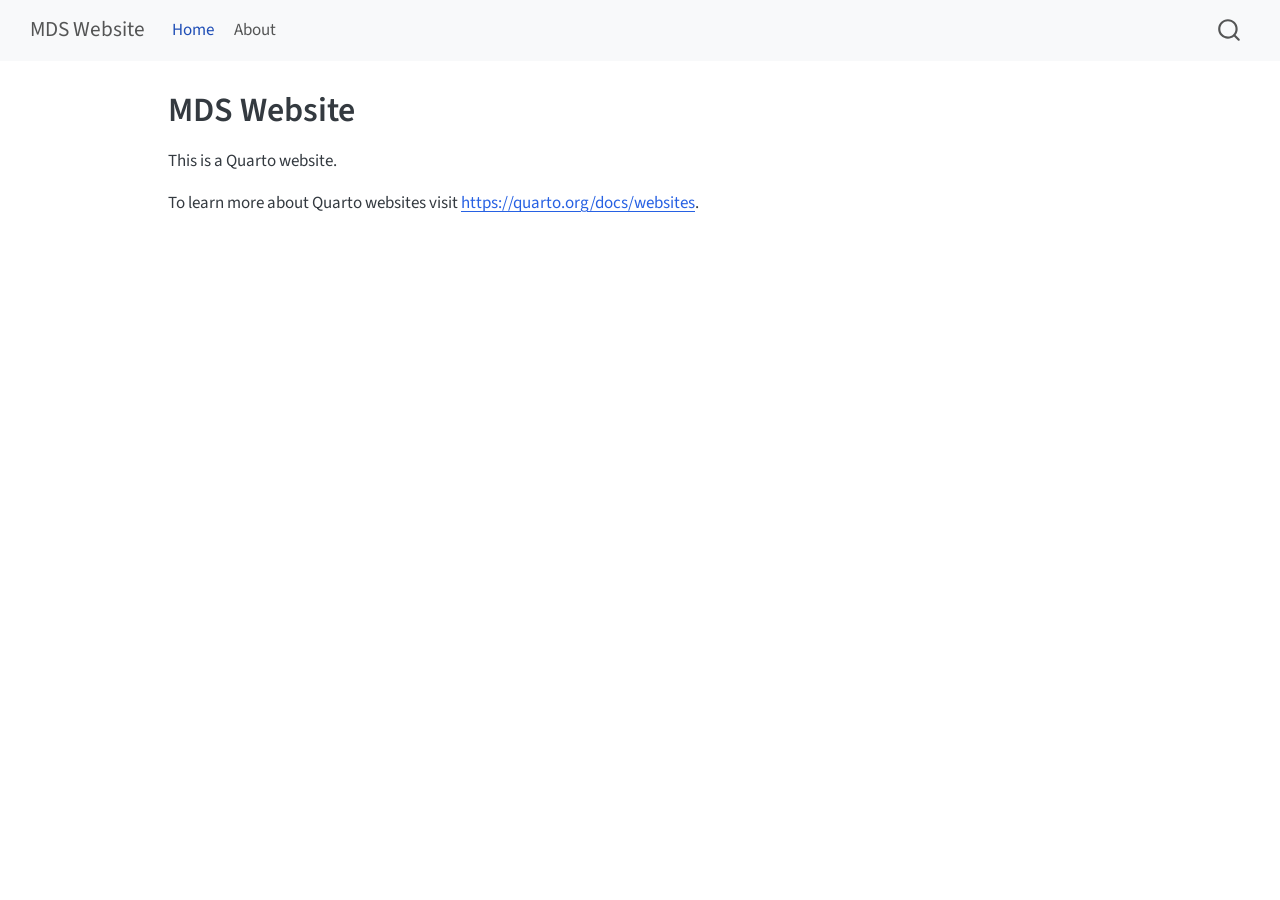
==== docs/index.html @ 328df2d8 "fix: added docs" ====
<!DOCTYPE html>
<html xmlns="http://www.w3.org/1999/xhtml" lang="en" xml:lang="en"><head>

<meta charset="utf-8">
<meta name="generator" content="quarto-1.10.18">

<meta name="viewport" content="width=device-width, initial-scale=1.0, user-scalable=yes">


<title>MDS Website</title>
<style>
/* Default styles provided by pandoc.
** See https://pandoc.org/MANUAL.html#variables-for-html for config info.
*/
span.smallcaps{font-variant: small-caps;}
div.columns{display: flex; gap: 1.5em;}
div.column{flex: auto;}
@media screen {
div.columns{gap: min(4vw, 1.5em);}
div.column{overflow-x: auto;}
}
div.hanging-indent{margin-left: 1.5em; text-indent: -1.5em;}
ul.task-list{list-style: none;}
ul.task-list li input[type="checkbox"] {
  width: 0.8em;
  margin: 0 0.8em 0.2em -1em; /* quarto-specific, see https://github.com/quarto-dev/quarto-cli/issues/4556 */ 
  vertical-align: middle;
}
</style>


<script src="site_libs/quarto-nav/quarto-nav.js"></script>
<script src="site_libs/quarto-nav/headroom.min.js"></script>
<script src="site_libs/clipboard/clipboard.min.js"></script>
<script src="site_libs/quarto-search/autocomplete.umd.js"></script>
<script src="site_libs/quarto-search/fuse.min.js"></script>
<script src="site_libs/quarto-search/quarto-search.js"></script>
<meta name="quarto:offset" content="./">
<script src="site_libs/quarto-html/quarto.js" type="module"></script>
<script src="site_libs/quarto-html/tabsets/tabsets.js" type="module"></script>
<script src="site_libs/quarto-html/popper.min.js"></script>
<script src="site_libs/quarto-html/tippy.umd.min.js"></script>
<script src="site_libs/quarto-html/anchor.min.js"></script>
<link href="site_libs/quarto-html/tippy.css" rel="stylesheet">
<link href="site_libs/quarto-html/quarto-syntax-highlighting-64a204ab8560d761af7679ceaba22944.css" rel="stylesheet" id="quarto-text-highlighting-styles">
<script src="site_libs/bootstrap/bootstrap.min.js"></script>
<link href="site_libs/bootstrap/bootstrap-icons.css" rel="stylesheet">
<link href="site_libs/bootstrap/bootstrap-445b8638c3d06994fee0907d791121c4.min.css" rel="stylesheet" append-hash="true" id="quarto-bootstrap" data-mode="light">
<script id="quarto-search-options" type="application/json">{
  "location": "navbar",
  "copy-button": false,
  "collapse-after": 3,
  "panel-placement": "end",
  "type": "overlay",
  "limit": 50,
  "keyboard-shortcut": [
    "f",
    "/",
    "s"
  ],
  "show-item-context": false,
  "language": {
    "search-no-results-text": "No results",
    "search-matching-documents-text": "matching documents",
    "search-copy-link-title": "Copy link to search",
    "search-hide-matches-text": "Hide additional matches",
    "search-more-match-text": "more match in this document",
    "search-more-matches-text": "more matches in this document",
    "search-clear-button-title": "Clear",
    "search-text-placeholder": "",
    "search-detached-cancel-button-title": "Cancel",
    "search-submit-button-title": "Submit",
    "search-label": "Search"
  }
}</script>


<link rel="stylesheet" href="styles.css">
</head>

<body class="nav-fixed quarto-light">

<div id="quarto-search-results"></div>
  <header id="quarto-header" class="headroom fixed-top">
    <nav class="navbar navbar-expand-lg " data-bs-theme="dark">
      <div class="navbar-container container-fluid">
      <div class="navbar-brand-container mx-auto">
    <a class="navbar-brand" href="./index.html">
    <span class="navbar-title">MDS Website</span>
    </a>
  </div>
            <div id="quarto-search" class="" title="Search"></div>
          <button class="navbar-toggler" type="button" data-bs-toggle="collapse" data-bs-target="#navbarCollapse" aria-controls="navbarCollapse" role="menu" aria-expanded="false" aria-label="Toggle navigation" onclick="if (window.quartoToggleHeadroom) { window.quartoToggleHeadroom(); }">
  <span class="navbar-toggler-icon"></span>
</button>
          <div class="collapse navbar-collapse" id="navbarCollapse">
            <ul class="navbar-nav navbar-nav-scroll me-auto">
  <li class="nav-item">
    <a class="nav-link active" href="./index.html" aria-current="page"> 
<span class="menu-text">Home</span></a>
  </li>  
  <li class="nav-item">
    <a class="nav-link" href="./about.html"> 
<span class="menu-text">About</span></a>
  </li>  
</ul>
          </div> <!-- /navcollapse -->
            <div class="quarto-navbar-tools">
</div>
      </div> <!-- /container-fluid -->
    </nav>
</header>
<!-- content -->
<div id="quarto-content" class="quarto-container page-columns page-rows-contents page-layout-article page-navbar">
<!-- sidebar -->
<!-- margin-sidebar -->
    <div id="quarto-margin-sidebar" class="sidebar margin-sidebar zindex-bottom">
        
    </div>
<!-- main -->
<main class="content" id="quarto-document-content">

<header id="title-block-header" class="quarto-title-block default">
<div class="quarto-title">
<h1 class="title">MDS Website</h1>
</div>



<div class="quarto-title-meta">

    
  
    
  </div>
  


</header>


<p>This is a Quarto website.</p>
<p>To learn more about Quarto websites visit <a href="https://quarto.org/docs/websites" class="uri">https://quarto.org/docs/websites</a>.</p>



</main> <!-- /main -->
<script id="quarto-html-after-body" type="application/javascript">
  window.document.addEventListener("DOMContentLoaded", function (event) {
    const icon = "";
    const anchorJS = new window.AnchorJS();
    anchorJS.options = {
      placement: 'right',
      icon: icon
    };
    anchorJS.add('.anchored');
    const isCodeAnnotation = (el) => {
      for (const clz of el.classList) {
        if (clz.startsWith('code-annotation-')) {                     
          return true;
        }
      }
      return false;
    }
    const onCopySuccess = function(e) {
      // button target
      const button = e.trigger;
      // don't keep focus
      button.blur();
      // flash "checked"
      button.classList.add('code-copy-button-checked');
      var currentTitle = button.getAttribute("title");
      button.setAttribute("title", "Copied!");
      let tooltip;
      if (window.bootstrap) {
        button.setAttribute("data-bs-toggle", "tooltip");
        button.setAttribute("data-bs-placement", "left");
        button.setAttribute("data-bs-title", "Copied!");
        tooltip = new bootstrap.Tooltip(button, 
          { trigger: "manual", 
            customClass: "code-copy-button-tooltip",
            offset: [0, -8]});
        tooltip.show();    
      }
      setTimeout(function() {
        if (tooltip) {
          tooltip.hide();
          button.removeAttribute("data-bs-title");
          button.removeAttribute("data-bs-toggle");
          button.removeAttribute("data-bs-placement");
        }
        button.setAttribute("title", currentTitle);
        button.classList.remove('code-copy-button-checked');
      }, 1000);
      // clear code selection
      e.clearSelection();
    }
    const getTextToCopy = function(trigger) {
      const outerScaffold = trigger.parentElement.cloneNode(true);
      const codeEl = outerScaffold.querySelector('code');
      for (const childEl of codeEl.children) {
        if (isCodeAnnotation(childEl)) {
          childEl.remove();
        }
      }
      return codeEl.innerText;
    }
    const clipboard = new window.ClipboardJS('.code-copy-button:not([data-in-quarto-modal])', {
      text: getTextToCopy
    });
    clipboard.on('success', onCopySuccess);
    if (window.document.getElementById('quarto-embedded-source-code-modal')) {
      const clipboardModal = new window.ClipboardJS('.code-copy-button[data-in-quarto-modal]', {
        text: getTextToCopy,
        container: window.document.getElementById('quarto-embedded-source-code-modal')
      });
      clipboardModal.on('success', onCopySuccess);
    }
      var localhostRegex = new RegExp(/^(?:http|https):\/\/localhost\:?[0-9]*\//);
      var mailtoRegex = new RegExp(/^mailto:/);
        var filterRegex = new RegExp('/' + window.location.host + '/');
      var isInternal = (href) => {
          return filterRegex.test(href) || localhostRegex.test(href) || mailtoRegex.test(href);
      }
      // Inspect non-navigation links and adorn them if external
     var links = window.document.querySelectorAll('a[href]:not(.nav-link):not(.navbar-brand):not(.toc-action):not(.sidebar-link):not(.sidebar-item-toggle):not(.pagination-link):not(.no-external):not([aria-hidden]):not(.dropdown-item):not(.quarto-navigation-tool):not(.about-link)');
      for (var i=0; i<links.length; i++) {
        const link = links[i];
        if (!isInternal(link.href)) {
          // undo the damage that might have been done by quarto-nav.js in the case of
          // links that we want to consider external
          if (link.dataset.originalHref !== undefined) {
            link.href = link.dataset.originalHref;
          }
        }
      }
    function tippyHover(el, contentFn, onTriggerFn, onUntriggerFn) {
      const config = {
        allowHTML: true,
        maxWidth: 500,
        delay: 100,
        arrow: false,
        appendTo: function(el) {
            return el.parentElement;
        },
        interactive: true,
        interactiveBorder: 10,
        theme: 'quarto',
        placement: 'bottom-start',
      };
      if (contentFn) {
        config.content = contentFn;
      }
      if (onTriggerFn) {
        config.onTrigger = onTriggerFn;
      }
      if (onUntriggerFn) {
        config.onUntrigger = onUntriggerFn;
      }
      window.tippy(el, config); 
    }
    const noterefs = window.document.querySelectorAll('a[role="doc-noteref"]');
    for (var i=0; i<noterefs.length; i++) {
      const ref = noterefs[i];
      tippyHover(ref, function() {
        // use id or data attribute instead here
        let href = ref.getAttribute('data-footnote-href') || ref.getAttribute('href');
        try { href = new URL(href).hash; } catch {}
        const id = href.replace(/^#\/?/, "");
        const note = window.document.getElementById(id);
        if (note) {
          return note.innerHTML;
        } else {
          return "";
        }
      });
    }
    const xrefs = window.document.querySelectorAll('a.quarto-xref');
    const processXRef = (id, note) => {
      // Strip column container classes
      const stripColumnClz = (el) => {
        el.classList.remove("page-full", "page-columns");
        if (el.children) {
          for (const child of el.children) {
            stripColumnClz(child);
          }
        }
      }
      stripColumnClz(note)
      if (id === null || id.startsWith('sec-')) {
        // Special case sections, only their first couple elements
        const container = document.createElement("div");
        if (note.children && note.children.length > 2) {
          container.appendChild(note.children[0].cloneNode(true));
          for (let i = 1; i < note.children.length; i++) {
            const child = note.children[i];
            if (child.tagName === "P" && child.innerText === "") {
              continue;
            } else {
              container.appendChild(child.cloneNode(true));
              break;
            }
          }
          if (window.Quarto?.typesetMath) {
            window.Quarto.typesetMath(container);
          }
          return container.innerHTML
        } else {
          if (window.Quarto?.typesetMath) {
            window.Quarto.typesetMath(note);
          }
          return note.innerHTML;
        }
      } else {
        // Remove any anchor links if they are present
        const anchorLink = note.querySelector('a.anchorjs-link');
        if (anchorLink) {
          anchorLink.remove();
        }
        if (window.Quarto?.typesetMath) {
          window.Quarto.typesetMath(note);
        }
        if (note.classList.contains("callout")) {
          return note.outerHTML;
        } else {
          return note.innerHTML;
        }
      }
    }
    for (var i=0; i<xrefs.length; i++) {
      const xref = xrefs[i];
      tippyHover(xref, undefined, function(instance) {
        instance.disable();
        let url = xref.getAttribute('href');
        let hash = undefined; 
        if (url.startsWith('#')) {
          hash = url;
        } else {
          try { hash = new URL(url).hash; } catch {}
        }
        if (hash) {
          const id = hash.replace(/^#\/?/, "");
          const note = window.document.getElementById(id);
          if (note !== null) {
            try {
              const html = processXRef(id, note.cloneNode(true));
              instance.setContent(html);
            } finally {
              instance.enable();
              instance.show();
            }
          } else {
            // See if we can fetch this
            fetch(url.split('#')[0])
            .then(res => res.text())
            .then(html => {
              const parser = new DOMParser();
              const htmlDoc = parser.parseFromString(html, "text/html");
              const note = htmlDoc.getElementById(id);
              if (note !== null) {
                const html = processXRef(id, note);
                instance.setContent(html);
              } 
            }).finally(() => {
              instance.enable();
              instance.show();
            });
          }
        } else {
          // See if we can fetch a full url (with no hash to target)
          // This is a special case and we should probably do some content thinning / targeting
          fetch(url)
          .then(res => res.text())
          .then(html => {
            const parser = new DOMParser();
            const htmlDoc = parser.parseFromString(html, "text/html");
            const note = htmlDoc.querySelector('main.content');
            if (note !== null) {
              // This should only happen for chapter cross references
              // (since there is no id in the URL)
              // remove the first header
              if (note.children.length > 0 && note.children[0].tagName === "HEADER") {
                note.children[0].remove();
              }
              const html = processXRef(null, note);
              instance.setContent(html);
            } 
          }).finally(() => {
            instance.enable();
            instance.show();
          });
        }
      }, function(instance) {
      });
    }
        let selectedAnnoteEl;
        const selectorForAnnotation = ( cell, annotation) => {
          let cellAttr = 'data-code-cell="' + cell + '"';
          let lineAttr = 'data-code-annotation="' +  annotation + '"';
          const selector = 'span[' + cellAttr + '][' + lineAttr + ']';
          return selector;
        }
        const selectCodeLines = (annoteEl) => {
          const doc = window.document;
          const targetCell = annoteEl.getAttribute("data-target-cell");
          const targetAnnotation = annoteEl.getAttribute("data-target-annotation");
          const annoteSpan = window.document.querySelector(selectorForAnnotation(targetCell, targetAnnotation));
          const lines = annoteSpan.getAttribute("data-code-lines").split(",");
          const lineIds = lines.map((line) => {
            return targetCell + "-" + line;
          })
          let top = null;
          let height = null;
          let parent = null;
          if (lineIds.length > 0) {
              //compute the position of the single el (top and bottom and make a div)
              const el = window.document.getElementById(lineIds[0]);
              top = el.offsetTop;
              height = el.offsetHeight;
              parent = el.parentElement.parentElement;
            if (lineIds.length > 1) {
              const lastEl = window.document.getElementById(lineIds[lineIds.length - 1]);
              const bottom = lastEl.offsetTop + lastEl.offsetHeight;
              height = bottom - top;
            }
            if (top !== null && height !== null && parent !== null) {
              // cook up a div (if necessary) and position it 
              let div = window.document.getElementById("code-annotation-line-highlight");
              if (div === null) {
                div = window.document.createElement("div");
                div.setAttribute("id", "code-annotation-line-highlight");
                div.style.position = 'absolute';
                parent.appendChild(div);
              }
              div.style.top = top - 2 + "px";
              div.style.height = height + 4 + "px";
              div.style.left = 0;
              let gutterDiv = window.document.getElementById("code-annotation-line-highlight-gutter");
              if (gutterDiv === null) {
                gutterDiv = window.document.createElement("div");
                gutterDiv.setAttribute("id", "code-annotation-line-highlight-gutter");
                gutterDiv.style.position = 'absolute';
                const codeCell = window.document.getElementById(targetCell);
                const gutter = codeCell.querySelector('.code-annotation-gutter');
                gutter.appendChild(gutterDiv);
              }
              gutterDiv.style.top = top - 2 + "px";
              gutterDiv.style.height = height + 4 + "px";
            }
            selectedAnnoteEl = annoteEl;
          }
        };
        const unselectCodeLines = () => {
          const elementsIds = ["code-annotation-line-highlight", "code-annotation-line-highlight-gutter"];
          elementsIds.forEach((elId) => {
            const div = window.document.getElementById(elId);
            if (div) {
              div.remove();
            }
          });
          selectedAnnoteEl = undefined;
        };
          // Handle positioning of the toggle
      window.addEventListener(
        "resize",
        throttle(() => {
          elRect = undefined;
          if (selectedAnnoteEl) {
            selectCodeLines(selectedAnnoteEl);
          }
        }, 10)
      );
      function throttle(fn, ms) {
      let throttle = false;
      let timer;
        return (...args) => {
          if(!throttle) { // first call gets through
              fn.apply(this, args);
              throttle = true;
          } else { // all the others get throttled
              if(timer) clearTimeout(timer); // cancel #2
              timer = setTimeout(() => {
                fn.apply(this, args);
                timer = throttle = false;
              }, ms);
          }
        };
      }
        // Attach click handler to the DT
        const annoteDls = window.document.querySelectorAll('dt[data-target-cell]');
        for (const annoteDlNode of annoteDls) {
          annoteDlNode.addEventListener('click', (event) => {
            const clickedEl = event.target;
            if (clickedEl !== selectedAnnoteEl) {
              unselectCodeLines();
              const activeEl = window.document.querySelector('dt[data-target-cell].code-annotation-active');
              if (activeEl) {
                activeEl.classList.remove('code-annotation-active');
              }
              selectCodeLines(clickedEl);
              clickedEl.classList.add('code-annotation-active');
            } else {
              // Unselect the line
              unselectCodeLines();
              clickedEl.classList.remove('code-annotation-active');
            }
          });
        }
    const findCites = (el) => {
      const parentEl = el.parentElement;
      if (parentEl) {
        const cites = parentEl.dataset.cites;
        if (cites) {
          return {
            el,
            cites: cites.split(' ')
          };
        } else {
          return findCites(el.parentElement)
        }
      } else {
        return undefined;
      }
    };
    var bibliorefs = window.document.querySelectorAll('a[role="doc-biblioref"]');
    for (var i=0; i<bibliorefs.length; i++) {
      const ref = bibliorefs[i];
      const citeInfo = findCites(ref);
      if (citeInfo) {
        tippyHover(citeInfo.el, function() {
          var popup = window.document.createElement('div');
          citeInfo.cites.forEach(function(cite) {
            var citeDiv = window.document.createElement('div');
            citeDiv.classList.add('hanging-indent');
            citeDiv.classList.add('csl-entry');
            var biblioDiv = window.document.getElementById('ref-' + cite);
            if (biblioDiv) {
              citeDiv.innerHTML = biblioDiv.innerHTML;
            }
            popup.appendChild(citeDiv);
          });
          return popup.innerHTML;
        });
      }
    }
  });
  </script>
</div> <!-- /content -->




</body></html>
---- docs/site_libs/quarto-html/tippy.css ----
.tippy-box[data-animation=fade][data-state=hidden]{opacity:0}[data-tippy-root]{max-width:calc(100vw - 10px)}.tippy-box{position:relative;background-color:#333;color:#fff;border-radius:4px;font-size:14px;line-height:1.4;white-space:normal;outline:0;transition-property:transform,visibility,opacity}.tippy-box[data-placement^=top]>.tippy-arrow{bottom:0}.tippy-box[data-placement^=top]>.tippy-arrow:before{bottom:-7px;left:0;border-width:8px 8px 0;border-top-color:initial;transform-origin:center top}.tippy-box[data-placement^=bottom]>.tippy-arrow{top:0}.tippy-box[data-placement^=bottom]>.tippy-arrow:before{top:-7px;left:0;border-width:0 8px 8px;border-bottom-color:initial;transform-origin:center bottom}.tippy-box[data-placement^=left]>.tippy-arrow{right:0}.tippy-box[data-placement^=left]>.tippy-arrow:before{border-width:8px 0 8px 8px;border-left-color:initial;right:-7px;transform-origin:center left}.tippy-box[data-placement^=right]>.tippy-arrow{left:0}.tippy-box[data-placement^=right]>.tippy-arrow:before{left:-7px;border-width:8px 8px 8px 0;border-right-color:initial;transform-origin:center right}.tippy-box[data-inertia][data-state=visible]{transition-timing-function:cubic-bezier(.54,1.5,.38,1.11)}.tippy-arrow{width:16px;height:16px;color:#333}.tippy-arrow:before{content:"";position:absolute;border-color:transparent;border-style:solid}.tippy-content{position:relative;padding:5px 9px;z-index:1}
---- docs/site_libs/quarto-html/quarto-syntax-highlighting-64a204ab8560d761af7679ceaba22944.css ----
/* quarto syntax highlight colors */
:root {
  --quarto-hl-ot-color: #003B4F;
  --quarto-hl-at-color: #657422;
  --quarto-hl-ss-color: #20794D;
  --quarto-hl-an-color: #5E5E5E;
  --quarto-hl-fu-color: #4758AB;
  --quarto-hl-st-color: #20794D;
  --quarto-hl-cf-color: #003B4F;
  --quarto-hl-op-color: #5E5E5E;
  --quarto-hl-er-color: #AD0000;
  --quarto-hl-bn-color: #AD0000;
  --quarto-hl-al-color: #AD0000;
  --quarto-hl-va-color: #111111;
  --quarto-hl-bu-color: inherit;
  --quarto-hl-ex-color: inherit;
  --quarto-hl-pp-color: #AD0000;
  --quarto-hl-in-color: #5E5E5E;
  --quarto-hl-vs-color: #20794D;
  --quarto-hl-wa-color: #5E5E5E;
  --quarto-hl-do-color: #5E5E5E;
  --quarto-hl-im-color: #00769E;
  --quarto-hl-ch-color: #20794D;
  --quarto-hl-dt-color: #AD0000;
  --quarto-hl-fl-color: #AD0000;
  --quarto-hl-co-color: #5E5E5E;
  --quarto-hl-cv-color: #5E5E5E;
  --quarto-hl-cn-color: #8f5902;
  --quarto-hl-sc-color: #5E5E5E;
  --quarto-hl-dv-color: #AD0000;
  --quarto-hl-kw-color: #003B4F;
}

/* other quarto variables */
:root {
  --quarto-font-monospace: SFMono-Regular, Menlo, Monaco, Consolas, "Liberation Mono", "Courier New", monospace;
}

/* syntax highlight based on Pandoc's rules */
pre > code.sourceCode > span {
  color: #003B4F;
}

code.sourceCode > span {
  color: #003B4F;
}

div.sourceCode,
div.sourceCode pre.sourceCode {
  color: #003B4F;
}

/* Normal */
code span {
  color: #003B4F;
}

/* Alert */
code span.al {
  color: #AD0000;
  font-style: inherit;
}

/* Annotation */
code span.an {
  color: #5E5E5E;
  font-style: inherit;
}

/* Attribute */
code span.at {
  color: #657422;
  font-style: inherit;
}

/* BaseN */
code span.bn {
  color: #AD0000;
  font-style: inherit;
}

/* BuiltIn */
code span.bu {
  font-style: inherit;
}

/* ControlFlow */
code span.cf {
  color: #003B4F;
  font-weight: bold;
  font-style: inherit;
}

/* Char */
code span.ch {
  color: #20794D;
  font-style: inherit;
}

/* Constant */
code span.cn {
  color: #8f5902;
  font-style: inherit;
}

/* Comment */
code span.co {
  color: #5E5E5E;
  font-style: inherit;
}

/* CommentVar */
code span.cv {
  color: #5E5E5E;
  font-style: italic;
}

/* Documentation */
code span.do {
  color: #5E5E5E;
  font-style: italic;
}

/* DataType */
code span.dt {
  color: #AD0000;
  font-style: inherit;
}

/* DecVal */
code span.dv {
  color: #AD0000;
  font-style: inherit;
}

/* Error */
code span.er {
  color: #AD0000;
  font-style: inherit;
}

/* Extension */
code span.ex {
  font-style: inherit;
}

/* Float */
code span.fl {
  color: #AD0000;
  font-style: inherit;
}

/* Function */
code span.fu {
  color: #4758AB;
  font-style: inherit;
}

/* Import */
code span.im {
  color: #00769E;
  font-style: inherit;
}

/* Information */
code span.in {
  color: #5E5E5E;
  font-style: inherit;
}

/* Keyword */
code span.kw {
  color: #003B4F;
  font-weight: bold;
  font-style: inherit;
}

/* Operator */
code span.op {
  color: #5E5E5E;
  font-style: inherit;
}

/* Other */
code span.ot {
  color: #003B4F;
  font-style: inherit;
}

/* Preprocessor */
code span.pp {
  color: #AD0000;
  font-style: inherit;
}

/* SpecialChar */
code span.sc {
  color: #5E5E5E;
  font-style: inherit;
}

/* SpecialString */
code span.ss {
  color: #20794D;
  font-style: inherit;
}

/* String */
code span.st {
  color: #20794D;
  font-style: inherit;
}

/* Variable */
code span.va {
  color: #111111;
  font-style: inherit;
}

/* VerbatimString */
code span.vs {
  color: #20794D;
  font-style: inherit;
}

/* Warning */
code span.wa {
  color: #5E5E5E;
  font-style: italic;
}

.prevent-inlining {
  content: "</";
}

/*# sourceMappingURL=9d8d5bb603a83b8298b89080a598c93b.css.map */
---- docs/styles.css ----
/* css styles */
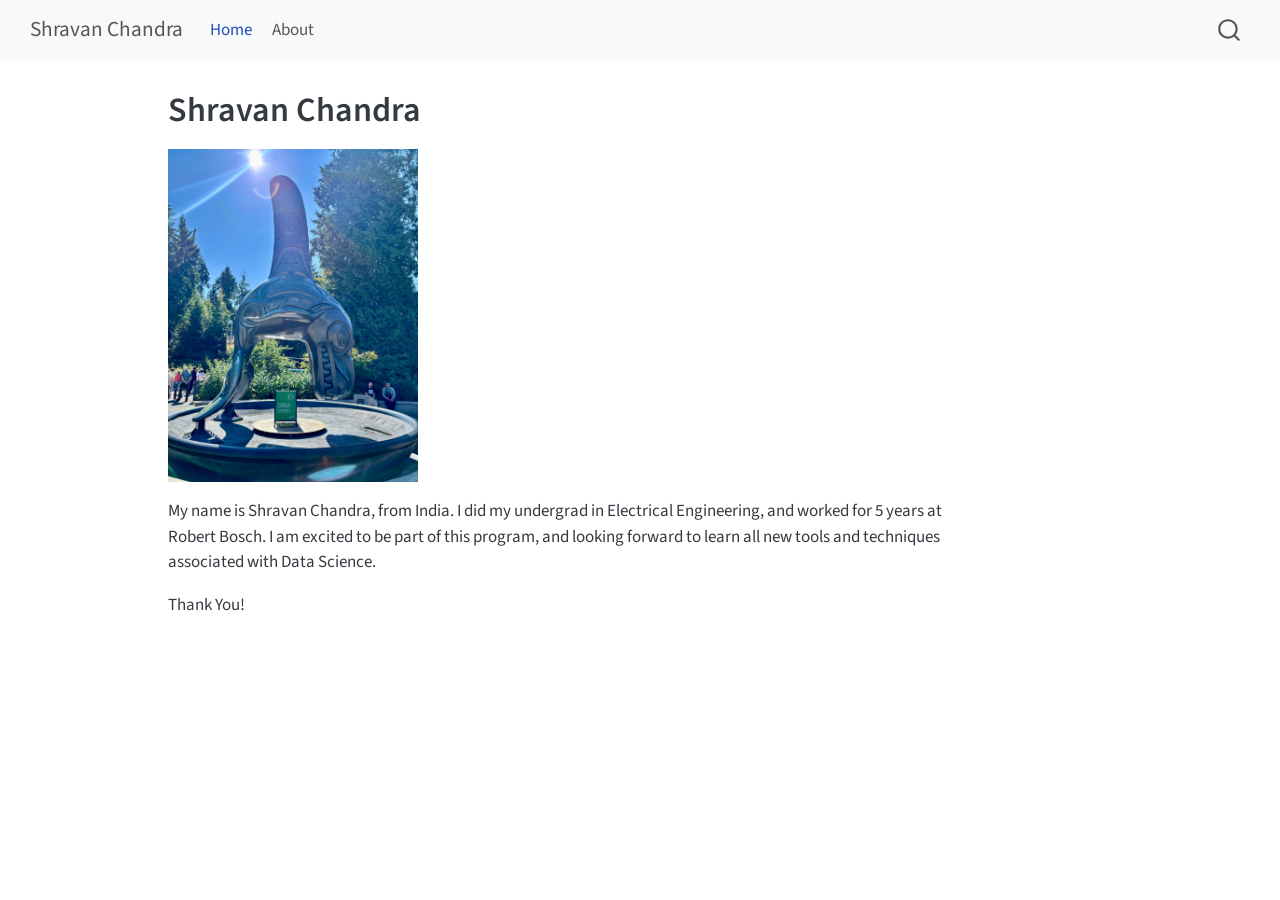
==== commit c12dc737: "till step 5" ====
--- a/docs/index.html
+++ b/docs/index.html
@@ -7,7 +7,7 @@
 <meta name="viewport" content="width=device-width, initial-scale=1.0, user-scalable=yes">
 
 
-<title>MDS Website</title>
+<title>Shravan Chandra</title>
 <style>
 /* Default styles provided by pandoc.
 ** See https://pandoc.org/MANUAL.html#variables-for-html for config info.
@@ -86,7 +86,7 @@
       <div class="navbar-container container-fluid">
       <div class="navbar-brand-container mx-auto">
     <a class="navbar-brand" href="./index.html">
-    <span class="navbar-title">MDS Website</span>
+    <span class="navbar-title">Shravan Chandra</span>
     </a>
   </div>
             <div id="quarto-search" class="" title="Search"></div>
@@ -122,7 +122,7 @@
 
 <header id="title-block-header" class="quarto-title-block default">
 <div class="quarto-title">
-<h1 class="title">MDS Website</h1>
+<h1 class="title">Shravan Chandra</h1>
 </div>
 
 
@@ -139,8 +139,9 @@
 </header>
 
 
-<p>This is a Quarto website.</p>
-<p>To learn more about Quarto websites visit <a href="https://quarto.org/docs/websites" class="uri">https://quarto.org/docs/websites</a>.</p>
+<p><img src="images/profile.jpeg" class="img-fluid" width="250"></p>
+<p>My name is Shravan Chandra, from India. I did my undergrad in Electrical Engineering, and worked for 5 years at Robert Bosch. I am excited to be part of this program, and looking forward to learn all new tools and techniques associated with Data Science.</p>
+<p>Thank You!</p>
 
 
 
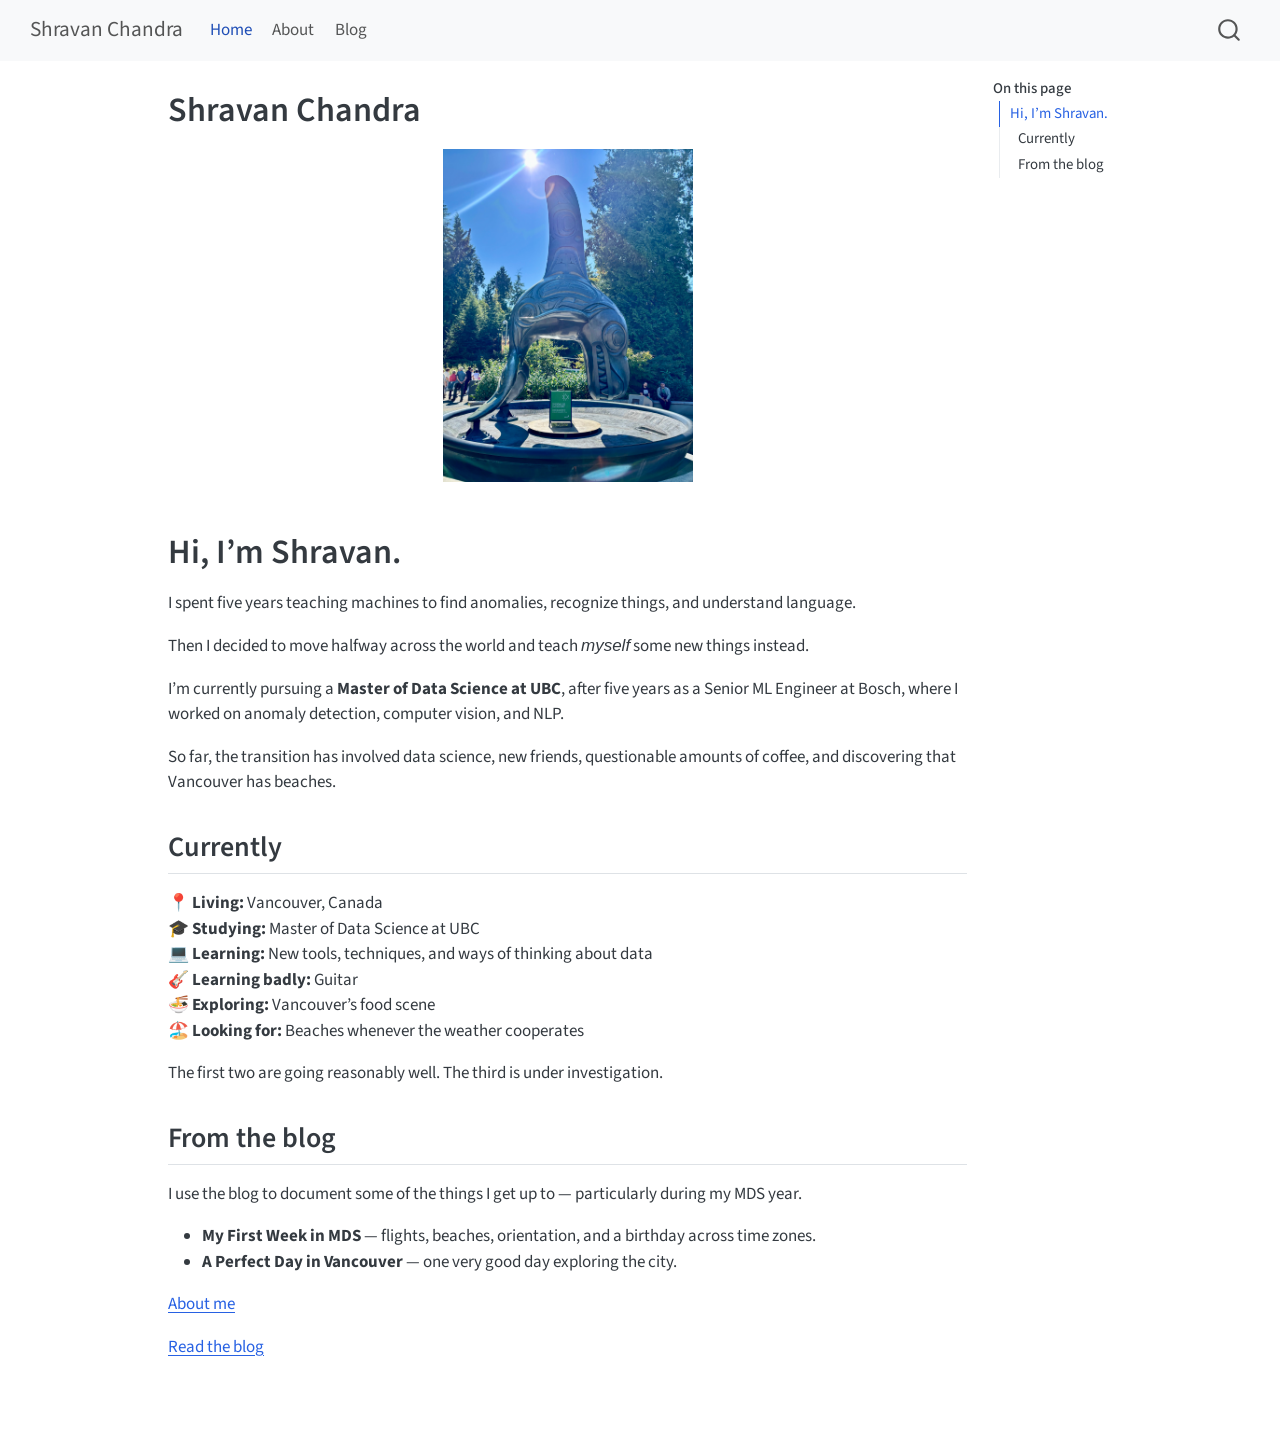
==== commit 30cae8aa: "chore: fixed existing post and added new post" ====
--- a/docs/index.html
+++ b/docs/index.html
@@ -103,6 +103,10 @@
     <a class="nav-link" href="./about.html"> 
 <span class="menu-text">About</span></a>
   </li>  
+  <li class="nav-item">
+    <a class="nav-link" href="./blog.html"> 
+<span class="menu-text">Blog</span></a>
+  </li>  
 </ul>
           </div> <!-- /navcollapse -->
             <div class="quarto-navbar-tools">
@@ -114,8 +118,18 @@
 <div id="quarto-content" class="quarto-container page-columns page-rows-contents page-layout-article page-navbar">
 <!-- sidebar -->
 <!-- margin-sidebar -->
-    <div id="quarto-margin-sidebar" class="sidebar margin-sidebar zindex-bottom">
-        
+    <div id="quarto-margin-sidebar" class="sidebar margin-sidebar">
+        <nav id="TOC" role="doc-toc" class="toc-active">
+    <h2 id="toc-title">On this page</h2>
+   
+  <ul>
+  <li><a href="#hi-im-shravan." id="toc-hi-im-shravan." class="nav-link active" data-scroll-target="#hi-im-shravan.">Hi, I’m Shravan.</a>
+  <ul class="collapse">
+  <li><a href="#currently" id="toc-currently" class="nav-link" data-scroll-target="#currently">Currently</a></li>
+  <li><a href="#from-the-blog" id="toc-from-the-blog" class="nav-link" data-scroll-target="#from-the-blog">From the blog</a></li>
+  </ul></li>
+  </ul>
+</nav>
     </div>
 <!-- main -->
 <main class="content" id="quarto-document-content">
@@ -139,11 +153,40 @@
 </header>
 
 
-<p><img src="images/profile.jpeg" class="img-fluid" width="250"></p>
-<p>My name is Shravan Chandra, from India. I did my undergrad in Electrical Engineering, and worked for 5 years at Robert Bosch. I am excited to be part of this program, and looking forward to learn all new tools and techniques associated with Data Science.</p>
-<p>Thank You!</p>
-
-
+<div class="quarto-figure quarto-figure-center">
+<figure class="figure">
+<p><img src="images/profile.jpeg" class="img-fluid quarto-figure quarto-figure-center figure-img" width="250"></p>
+</figure>
+</div>
+<section id="hi-im-shravan." class="level1">
+<h1>Hi, I’m Shravan.</h1>
+<p>I spent five years teaching machines to find anomalies, recognize things, and understand language.</p>
+<p>Then I decided to move halfway across the world and teach <em>myself</em> some new things instead.</p>
+<p>I’m currently pursuing a <strong>Master of Data Science at UBC</strong>, after five years as a Senior ML Engineer at Bosch, where I worked on anomaly detection, computer vision, and NLP.</p>
+<p>So far, the transition has involved data science, new friends, questionable amounts of coffee, and discovering that Vancouver has beaches.</p>
+<section id="currently" class="level2">
+<h2 class="anchored" data-anchor-id="currently">Currently</h2>
+<p>📍 <strong>Living:</strong> Vancouver, Canada<br>
+🎓 <strong>Studying:</strong> Master of Data Science at UBC<br>
+💻 <strong>Learning:</strong> New tools, techniques, and ways of thinking about data<br>
+🎸 <strong>Learning badly:</strong> Guitar<br>
+🍜 <strong>Exploring:</strong> Vancouver’s food scene<br>
+🏖️ <strong>Looking for:</strong> Beaches whenever the weather cooperates</p>
+<p>The first two are going reasonably well. The third is under investigation.</p>
+</section>
+<section id="from-the-blog" class="level2">
+<h2 class="anchored" data-anchor-id="from-the-blog">From the blog</h2>
+<p>I use the blog to document some of the things I get up to — particularly during my MDS year.</p>
+<ul>
+<li><strong>My First Week in MDS</strong> — flights, beaches, orientation, and a birthday across time zones.</li>
+<li><strong>A Perfect Day in Vancouver</strong> — one very good day exploring the city.</li>
+</ul>
+<p><a href="./about.html">About me</a></p>
+<p><a href="./blog.html">Read the blog</a></p>
+
+
+</section>
+</section>
 
 </main> <!-- /main -->
 <script id="quarto-html-after-body" type="application/javascript">
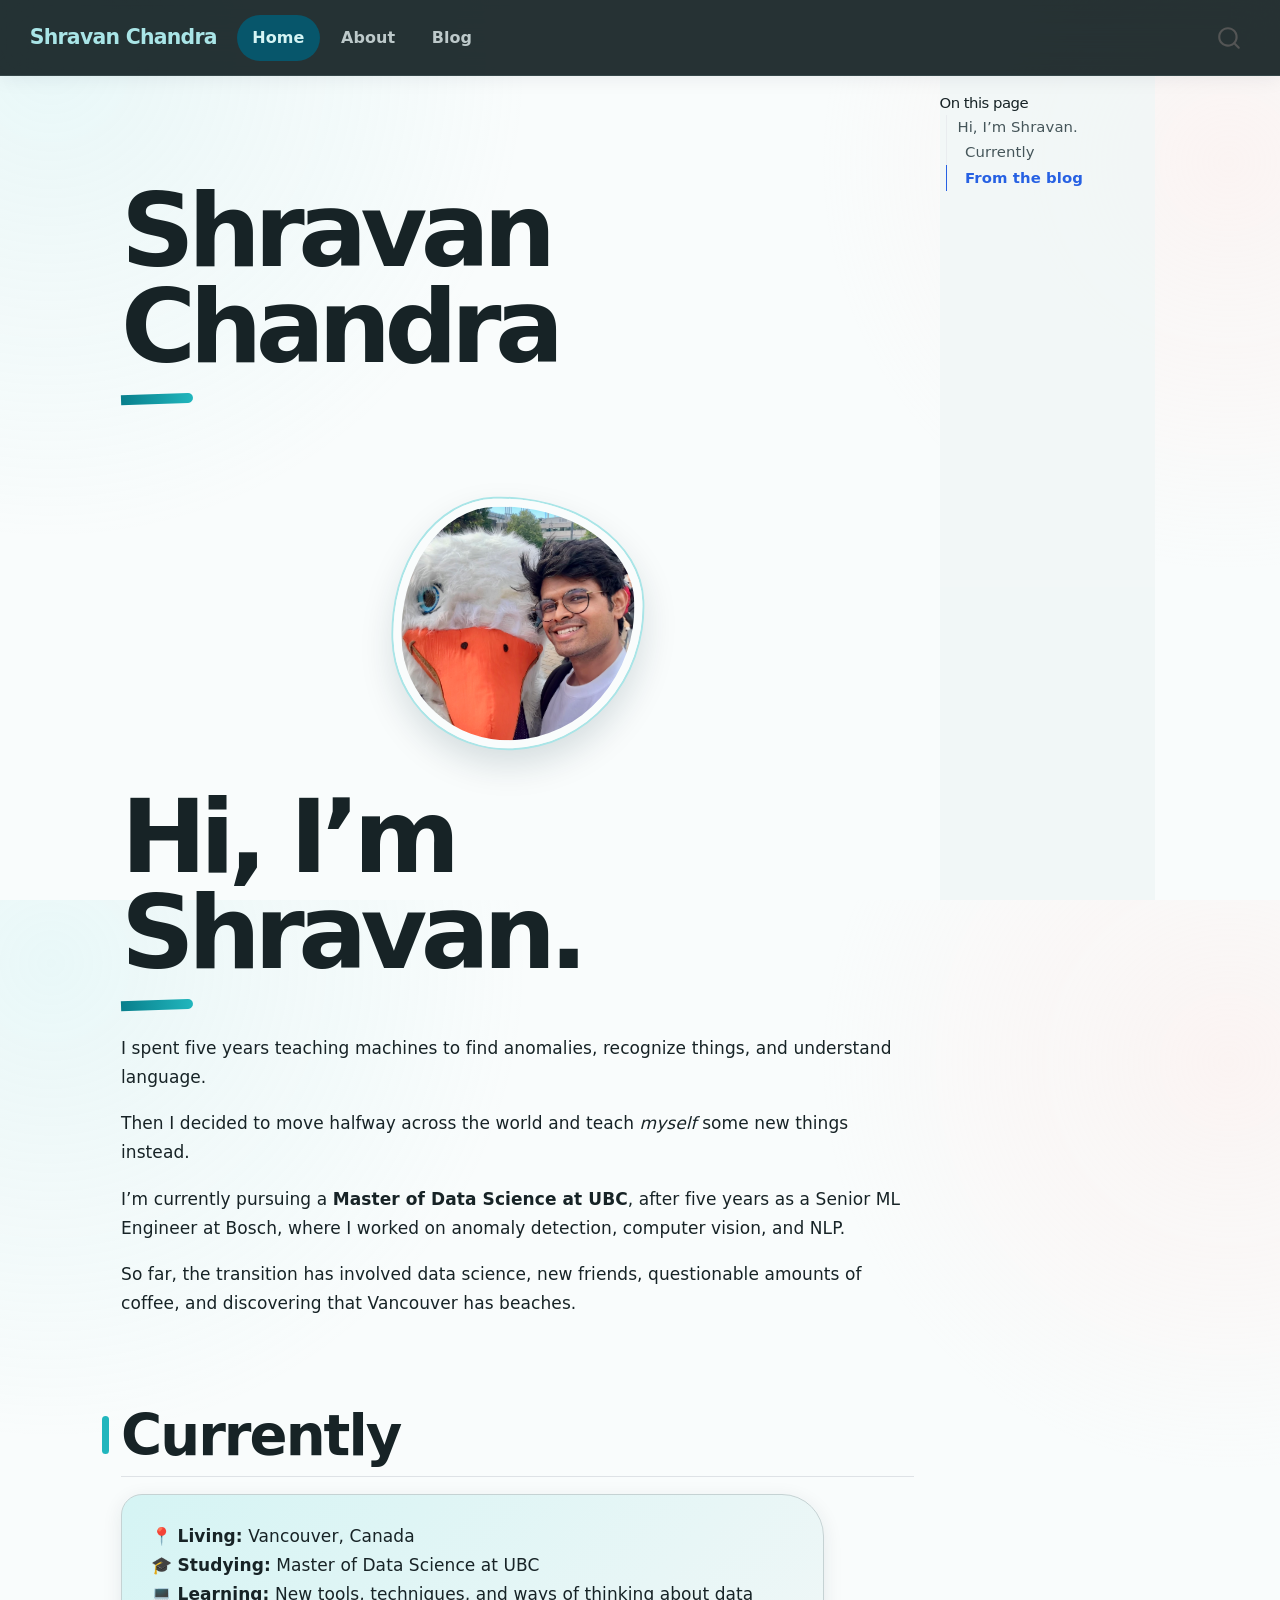
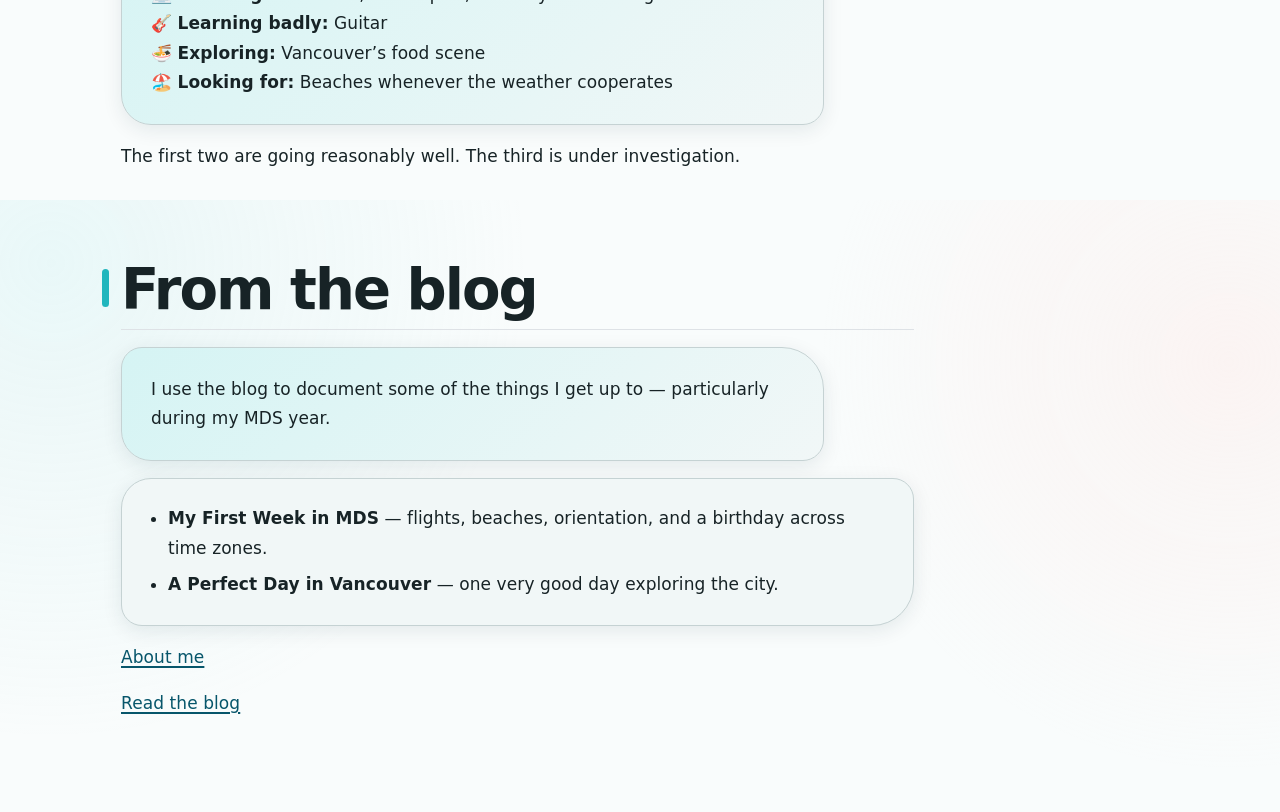
==== commit b908cca6: "feature: updated css with M3E design language" ====
--- a/docs/index.html
+++ b/docs/index.html
@@ -75,7 +75,7 @@
 }</script>
 
 
-<link rel="stylesheet" href="styles.css">
+<link rel="stylesheet" href="m3e.css">
 </head>
 
 <body class="nav-fixed quarto-light">
--- a/docs/m3e.css
+++ b/docs/m3e.css
@@ -0,0 +1,972 @@
+/*
+ * m3e.css
+ * Material 3 Expressive-inspired theme for:
+ *   Quarto + Cosmo + brand
+ *
+ * Design direction: Ocean / editorial / playful / personal.
+ */
+
+:root {
+  /* ----------------------------- */
+  /* Ocean expressive color system */
+  /* ----------------------------- */
+
+  --ocean-950: #062a36;
+  --ocean-900: #073b4c;
+  --ocean-800: #07566b;
+  --ocean-700: #087f8c;
+  --ocean-600: #0a9ba5;
+  --ocean-500: #21b6bd;
+  --ocean-200: #a9e5e7;
+  --ocean-100: #d5f4f4;
+  --ocean-50: #edfafa;
+
+  --coral-700: #b83f38;
+  --coral-600: #d9574f;
+  --coral-300: #ffaaa2;
+  --coral-100: #ffe0dc;
+
+  --sun-500: #e9a72c;
+  --sun-100: #fff0c2;
+
+  --mint-600: #3e8d70;
+  --mint-500: #55a889;
+  --mint-100: #d8f1e7;
+
+  /* Semantic roles */
+  --m3-primary: var(--ocean-800);
+  --m3-on-primary: #fff;
+  --m3-primary-container: var(--ocean-100);
+  --m3-on-primary-container: var(--ocean-950);
+
+  --m3-secondary: #536b70;
+  --m3-secondary-container: #dbe9ea;
+  --m3-on-secondary-container: #182d31;
+
+  --m3-tertiary: var(--coral-600);
+  --m3-tertiary-container: var(--coral-100);
+  --m3-on-tertiary-container: #4d1512;
+
+  --m3-surface: #f9fcfc;
+  --m3-surface-low: #f1f7f7;
+  --m3-surface-container: #eaf3f3;
+  --m3-surface-high: #e1eded;
+  --m3-surface-highest: #d8e6e7;
+
+  --m3-on-surface: #172326;
+  --m3-on-surface-variant: #46565a;
+  --m3-outline: #718285;
+  --m3-outline-variant: #c5d2d3;
+
+  /* ----------------------------- */
+  /* Expressive typography */
+  /* ----------------------------- */
+
+  --font-display:
+    "Google Sans Flex", "Google Sans", "Inter",
+    system-ui, -apple-system, BlinkMacSystemFont, "Segoe UI", sans-serif;
+
+  --font-body:
+    "Inter", "Google Sans", system-ui, -apple-system,
+    BlinkMacSystemFont, "Segoe UI", sans-serif;
+
+  --font-mono:
+    "Roboto Mono", "SFMono-Regular", Consolas, monospace;
+
+  /* ----------------------------- */
+  /* Expressive shapes + motion */
+  /* ----------------------------- */
+
+  --shape-xs: 7px;
+  --shape-sm: 13px;
+  --shape-md: 21px;
+  --shape-lg: 30px;
+  --shape-xl: 42px;
+  --shape-pill: 999px;
+
+  --ease-expressive: cubic-bezier(.2, .9, .2, 1);
+  --motion-fast: 180ms;
+  --motion-medium: 320ms;
+
+  --shadow-soft: 0 5px 20px rgba(6, 42, 54, .09);
+  --shadow-lifted: 0 14px 38px rgba(6, 42, 54, .14);
+}
+
+/* ============================= */
+/* Dark mode                     */
+/* ============================= */
+
+[data-bs-theme="dark"],
+.quarto-dark {
+  --m3-primary: #72d9df;
+  --m3-on-primary: #00363d;
+  --m3-primary-container: #07566b;
+  --m3-on-primary-container: #d5f4f4;
+
+  --m3-secondary: #b9ccce;
+  --m3-secondary-container: #3a4e51;
+  --m3-on-secondary-container: #dbe9ea;
+
+  --m3-tertiary: #ffaaa2;
+  --m3-tertiary-container: #7c2923;
+  --m3-on-tertiary-container: #ffe0dc;
+
+  --m3-surface: #081619;
+  --m3-surface-low: #0e1e21;
+  --m3-surface-container: #132528;
+  --m3-surface-high: #1c3033;
+  --m3-surface-highest: #263a3d;
+
+  --m3-on-surface: #e0e9ea;
+  --m3-on-surface-variant: #bdc9ca;
+  --m3-outline: #899597;
+  --m3-outline-variant: #3e5053;
+
+  --shadow-soft: 0 5px 22px rgba(0, 0, 0, .28);
+  --shadow-lifted: 0 16px 42px rgba(0, 0, 0, .42);
+}
+
+/* ============================= */
+/* Base                          */
+/* ============================= */
+
+html {
+  scroll-behavior: smooth;
+}
+
+body {
+  overflow-x: hidden;
+  background:
+    radial-gradient(
+      circle at 4% 7%,
+      color-mix(in srgb, var(--ocean-200) 20%, transparent),
+      transparent 28rem
+    ),
+    radial-gradient(
+      circle at 96% 18%,
+      color-mix(in srgb, var(--coral-100) 30%, transparent),
+      transparent 24rem
+    ),
+    var(--m3-surface);
+
+  color: var(--m3-on-surface);
+  font-family: var(--font-body);
+  font-size: 17px;
+  font-weight: 430;
+  line-height: 1.72;
+  letter-spacing: .005em;
+  -webkit-font-smoothing: antialiased;
+}
+
+::selection {
+  background: var(--ocean-200);
+  color: var(--ocean-950);
+}
+
+#quarto-content {
+  max-width: 1180px;
+}
+
+main.content {
+  max-width: 900px;
+}
+
+/* ============================= */
+/* Typography                    */
+/* ============================= */
+
+h1,
+h2,
+h3,
+h4,
+h5,
+h6 {
+  font-family: var(--font-display);
+  color: var(--m3-on-surface);
+  line-height: 1.08;
+  letter-spacing: -.035em;
+}
+
+h1 {
+  max-width: 15ch;
+  margin-bottom: 1.4rem;
+  font-size: clamp(3.2rem, 8vw, 6.4rem);
+  font-weight: 780;
+  letter-spacing: -.065em;
+  line-height: .94;
+}
+
+h1::after {
+  content: "";
+  display: block;
+  width: 72px;
+  height: 10px;
+  margin-top: 1.1rem;
+  border-radius: 4px 999px 999px 4px;
+  background: linear-gradient(
+    90deg,
+    var(--ocean-700),
+    var(--ocean-500)
+  );
+  transform: rotate(-2deg);
+}
+
+h2 {
+  margin-top: 3.5rem;
+  font-size: clamp(2rem, 4.5vw, 3.3rem);
+  font-weight: 720;
+}
+
+h3 {
+  margin-top: 2.5rem;
+  font-size: clamp(1.45rem, 2.5vw, 2rem);
+  font-weight: 680;
+}
+
+h4 {
+  font-size: 1.25rem;
+  font-weight: 700;
+}
+
+strong,
+b {
+  font-weight: 720;
+}
+
+p.lead,
+.quarto-title-block + p {
+  max-width: 70ch;
+  font-size: 1.16em;
+  line-height: 1.62;
+}
+
+/* ============================= */
+/* Links                         */
+/* ============================= */
+
+a {
+  color: var(--m3-primary);
+  font-weight: 540;
+  text-decoration-thickness: 1.5px;
+  text-underline-offset: 3px;
+  transition:
+    color var(--motion-fast) var(--ease-expressive),
+    text-decoration-thickness var(--motion-fast) var(--ease-expressive);
+}
+
+a:hover {
+  color: var(--ocean-950);
+  text-decoration-thickness: 3px;
+}
+
+[data-bs-theme="dark"] a,
+.quarto-dark a {
+  color: var(--ocean-200);
+}
+
+[data-bs-theme="dark"] a:hover,
+.quarto-dark a:hover {
+  color: #fff;
+}
+
+/* ============================= */
+/* Navbar                        */
+/* ============================= */
+
+.navbar {
+  min-height: 76px;
+  padding: .55rem 1rem;
+
+  background: color-mix(
+    in srgb,
+    var(--m3-surface) 88%,
+    transparent
+  ) !important;
+
+  border-bottom: 1px solid
+    color-mix(in srgb, var(--m3-outline-variant) 70%, transparent);
+
+  box-shadow: 0 4px 18px rgba(6, 42, 54, .06);
+  backdrop-filter: blur(20px);
+}
+
+.navbar-brand {
+  font-family: var(--font-display);
+  font-size: 1.2rem;
+  font-weight: 780;
+  letter-spacing: -.035em;
+}
+
+.navbar .nav-link {
+  margin: 3px;
+  padding: .55rem .9rem !important;
+  border-radius: var(--shape-pill);
+
+  color: var(--m3-on-surface-variant) !important;
+  font-size: .94rem;
+  font-weight: 620;
+
+  transition:
+    transform var(--motion-fast) var(--ease-expressive),
+    background var(--motion-fast) var(--ease-expressive),
+    color var(--motion-fast) var(--ease-expressive);
+}
+
+.navbar .nav-link:hover {
+  background: var(--m3-surface-high);
+  color: var(--m3-on-surface) !important;
+  transform: translateY(-1px);
+}
+
+.navbar .nav-link.active {
+  background: var(--m3-primary-container);
+  color: var(--m3-on-primary-container) !important;
+  font-weight: 720;
+}
+
+/* ============================= */
+/* Sidebar / TOC                 */
+/* ============================= */
+
+.sidebar {
+  background: color-mix(
+    in srgb,
+    var(--m3-surface-low) 90%,
+    transparent
+  );
+  border-right: 0;
+}
+
+.sidebar .sidebar-item {
+  margin: 3px 8px;
+  border-radius: var(--shape-pill);
+}
+
+.sidebar .sidebar-link {
+  padding: .58rem .9rem;
+  border-radius: var(--shape-pill);
+  color: var(--m3-on-surface-variant);
+  font-weight: 540;
+}
+
+.sidebar .sidebar-link:hover {
+  background: var(--m3-surface-high);
+  color: var(--m3-on-surface);
+}
+
+.sidebar .sidebar-link.active {
+  background: var(--m3-primary-container);
+  color: var(--m3-on-primary-container);
+  font-weight: 720;
+}
+
+#TOC {
+  border-left: 0;
+}
+
+#TOC a {
+  color: var(--m3-on-surface-variant);
+}
+
+#TOC a:hover,
+#TOC .active {
+  color: var(--m3-primary);
+  font-weight: 650;
+}
+
+/* ============================= */
+/* Homepage                      */
+/* ============================= */
+
+/* Profile image becomes the visual signature of the site. */
+main.content > p:first-of-type img,
+main.content > .quarto-figure:first-of-type img {
+  display: block;
+  width: 250px;
+  height: 250px;
+  object-fit: cover;
+  margin: 1rem auto 2.4rem;
+
+  border: 8px solid var(--m3-surface);
+  border-radius:
+    42% 58% 54% 46% /
+    55% 43% 57% 45%;
+
+  box-shadow:
+    0 0 0 2px var(--ocean-200),
+    0 16px 35px rgba(6, 42, 54, .15);
+
+  transform: rotate(-2deg);
+
+  transition:
+    transform var(--motion-medium) var(--ease-expressive),
+    border-radius var(--motion-medium) var(--ease-expressive);
+}
+
+main.content > p:first-of-type img:hover,
+main.content > .quarto-figure:first-of-type img:hover {
+  transform: rotate(2deg) scale(1.025);
+  border-radius:
+    55% 45% 42% 58% /
+    45% 57% 43% 55%;
+}
+
+/* Homepage greeting */
+main.content > h1:first-of-type {
+  margin-inline: auto;
+  text-align: center;
+}
+
+main.content > h1:first-of-type::after {
+  margin-inline: auto;
+}
+
+main.content > h1:first-of-type + p {
+  max-width: 680px;
+  margin-inline: auto;
+  text-align: center;
+  font-size: 1.18rem;
+  line-height: 1.65;
+}
+
+/* ============================= */
+/* Homepage status section       */
+/* ============================= */
+
+main.content h2 {
+  position: relative;
+}
+
+main.content h2::before {
+  content: "";
+  position: absolute;
+  left: -1.1rem;
+  top: .72rem;
+
+  width: 7px;
+  height: 2.25rem;
+
+  border-radius: 999px;
+  background: var(--ocean-500);
+}
+
+main.content h2:nth-of-type(2)::before {
+  background: var(--coral-600);
+  transform: rotate(4deg);
+}
+
+main.content h2:nth-of-type(3)::before {
+  background: var(--sun-500);
+  transform: rotate(-4deg);
+}
+
+/* Current-status list */
+main.content h2 + p + ul {
+  padding: 1.25rem 1.5rem 1.25rem 2.7rem;
+
+  border: 1px solid var(--m3-outline-variant);
+  border-radius:
+    var(--shape-lg)
+    var(--shape-md)
+    var(--shape-xl)
+    var(--shape-md);
+
+  background: var(--m3-surface-low);
+  box-shadow: var(--shadow-soft);
+}
+
+main.content h2 + p + ul li {
+  padding: .22rem 0;
+}
+
+/* ============================= */
+/* About page chapters           */
+/* ============================= */
+
+main.content h3 {
+  display: flex;
+  align-items: baseline;
+  gap: .65rem;
+}
+
+main.content h3::before {
+  content: "";
+  flex: 0 0 18px;
+  height: 7px;
+
+  border-radius: 999px;
+  background: var(--ocean-500);
+
+  transform: rotate(-4deg);
+}
+
+main.content h3:nth-of-type(3n)::before {
+  width: 25px;
+  background: var(--coral-600);
+  transform: rotate(3deg);
+}
+
+main.content h3:nth-of-type(3n + 2)::before {
+  width: 14px;
+  background: var(--sun-500);
+  transform: rotate(-7deg);
+}
+
+/* Personal sections feel more like chapters than documentation. */
+main.content h2:nth-of-type(2) {
+  margin-top: 4.8rem;
+}
+
+/* Closing note */
+main.content h2:last-of-type {
+  margin-top: 5rem;
+}
+
+main.content h2:last-of-type + p {
+  max-width: 65ch;
+  padding: 1.6rem 1.7rem;
+
+  border: 1px solid var(--m3-outline-variant);
+  border-radius:
+    var(--shape-md)
+    var(--shape-xl)
+    var(--shape-md)
+    var(--shape-lg);
+
+  background:
+    linear-gradient(
+      135deg,
+      var(--m3-primary-container),
+      var(--m3-surface-low)
+    );
+
+  box-shadow: var(--shadow-soft);
+}
+
+/* ============================= */
+/* Cards                         */
+/* ============================= */
+
+.card {
+  overflow: hidden;
+
+  border: 1px solid var(--m3-outline-variant);
+
+  border-radius:
+    var(--shape-lg)
+    var(--shape-xl)
+    var(--shape-lg)
+    var(--shape-md);
+
+  background: var(--m3-surface-low);
+  box-shadow: var(--shadow-soft);
+
+  transition:
+    transform var(--motion-medium) var(--ease-expressive),
+    box-shadow var(--motion-medium) var(--ease-expressive),
+    border-radius var(--motion-medium) var(--ease-expressive);
+}
+
+.card:nth-of-type(3n + 2) {
+  border-radius:
+    var(--shape-xl)
+    var(--shape-md)
+    var(--shape-xl)
+    var(--shape-lg);
+}
+
+.card:nth-of-type(3n) {
+  border-radius:
+    var(--shape-md)
+    var(--shape-lg)
+    var(--shape-xl)
+    var(--shape-lg);
+}
+
+.card:hover {
+  transform: translateY(-6px) rotate(-.25deg);
+  box-shadow: var(--shadow-lifted);
+  border-radius: var(--shape-xl);
+}
+
+.card-header {
+  border-bottom: 1px solid var(--m3-outline-variant);
+  background: var(--m3-surface-container);
+  font-family: var(--font-display);
+  font-weight: 720;
+}
+
+/* ============================= */
+/* Callouts                      */
+/* ============================= */
+
+.callout {
+  margin-block: 1.6rem;
+  border: 0 !important;
+  border-radius:
+    var(--shape-lg)
+    var(--shape-md)
+    var(--shape-xl)
+    var(--shape-md) !important;
+
+  box-shadow: var(--shadow-soft);
+  overflow: hidden;
+}
+
+.callout .callout-header {
+  font-family: var(--font-display);
+  font-weight: 740;
+}
+
+.callout-note {
+  background: var(--m3-primary-container);
+  color: var(--m3-on-primary-container);
+}
+
+.callout-tip {
+  background: var(--mint-100);
+}
+
+.callout-warning {
+  background: var(--sun-100);
+}
+
+.callout-important,
+.callout-caution {
+  background: var(--m3-tertiary-container);
+  color: var(--m3-on-tertiary-container);
+}
+
+/* ============================= */
+/* Code                          */
+/* ============================= */
+
+code {
+  padding: .18em .42em;
+
+  border: 1px solid var(--m3-outline-variant);
+  border-radius: var(--shape-xs);
+
+  background: var(--m3-surface-high);
+  color: var(--m3-on-surface);
+
+  font-family: var(--font-mono);
+  font-size: .88em;
+}
+
+pre {
+  margin-block: 1.5rem;
+  padding: 1.35rem 1.5rem !important;
+
+  border: 1px solid var(--m3-outline-variant);
+  border-radius:
+    var(--shape-lg)
+    var(--shape-md)
+    var(--shape-xl)
+    var(--shape-md) !important;
+
+  background: var(--m3-surface-low) !important;
+  box-shadow: var(--shadow-soft);
+}
+
+pre code {
+  padding: 0;
+  border: 0;
+  background: transparent;
+}
+
+/* ============================= */
+/* Tables                        */
+/* ============================= */
+
+.table {
+  overflow: hidden;
+
+  border: 1px solid var(--m3-outline-variant);
+  border-radius: var(--shape-lg);
+
+  color: var(--m3-on-surface);
+  box-shadow: var(--shadow-soft);
+}
+
+.table thead th {
+  background: var(--m3-primary-container);
+  color: var(--m3-on-primary-container);
+
+  border-bottom: 1px solid var(--m3-outline-variant);
+
+  font-family: var(--font-display);
+  font-weight: 720;
+}
+
+.table tbody tr {
+  transition:
+    background var(--motion-fast) var(--ease-expressive);
+}
+
+.table tbody tr:hover {
+  background: var(--m3-surface-low);
+}
+
+/* ============================= */
+/* Blockquotes                   */
+/* ============================= */
+
+blockquote {
+  margin: 2rem 0;
+  padding: 1.3rem 1.5rem 1.3rem 1.7rem;
+
+  border: 0;
+  border-left: 7px solid var(--ocean-600);
+
+  border-radius:
+    0
+    var(--shape-xl)
+    var(--shape-md)
+    0;
+
+  background: var(--m3-primary-container);
+  color: var(--m3-on-primary-container);
+
+  font-size: 1.08em;
+  font-weight: 500;
+}
+
+/* ============================= */
+/* Figures / images              */
+/* ============================= */
+
+img {
+  border-radius:
+    var(--shape-lg)
+    var(--shape-xl)
+    var(--shape-md)
+    var(--shape-xl);
+
+  transition:
+    transform var(--motion-medium) var(--ease-expressive),
+    border-radius var(--motion-medium) var(--ease-expressive);
+}
+
+.figure-caption {
+  margin-top: .7rem;
+  color: var(--m3-on-surface-variant);
+  font-size: .9rem;
+}
+
+/* ============================= */
+/* Forms / search                */
+/* ============================= */
+
+.form-control,
+.form-select {
+  min-height: 50px;
+
+  border: 1.5px solid var(--m3-outline);
+  border-radius: var(--shape-sm);
+
+  background: var(--m3-surface);
+  color: var(--m3-on-surface);
+
+  transition:
+    border-color var(--motion-fast) var(--ease-expressive),
+    box-shadow var(--motion-fast) var(--ease-expressive),
+    border-radius var(--motion-fast) var(--ease-expressive);
+}
+
+.form-control:hover,
+.form-select:hover {
+  border-color: var(--m3-primary);
+}
+
+.form-control:focus,
+.form-select:focus {
+  border-color: var(--m3-primary);
+  border-radius: var(--shape-md);
+  box-shadow:
+    0 0 0 4px
+    color-mix(in srgb, var(--m3-primary) 20%, transparent);
+}
+
+/* ============================= */
+/* Buttons                       */
+/* ============================= */
+
+.btn,
+button,
+input[type="submit"],
+input[type="button"] {
+  min-height: 44px;
+  border-radius: var(--shape-pill) !important;
+
+  font-family: var(--font-body);
+  font-weight: 700;
+
+  transition:
+    transform var(--motion-fast) var(--ease-expressive),
+    box-shadow var(--motion-fast) var(--ease-expressive);
+}
+
+.btn-primary {
+  padding-inline: 1.25rem;
+
+  background: var(--m3-primary) !important;
+  border-color: var(--m3-primary) !important;
+  color: var(--m3-on-primary) !important;
+
+  box-shadow: var(--shadow-soft);
+}
+
+.btn-primary:hover {
+  transform: translateY(-2px) scale(1.015);
+  box-shadow: var(--shadow-lifted);
+}
+
+.btn-secondary {
+  background: var(--m3-secondary-container) !important;
+  border-color: transparent !important;
+  color: var(--m3-on-secondary-container) !important;
+}
+
+/* ============================= */
+/* Quarto title areas            */
+/* ============================= */
+
+.quarto-title-block {
+  position: relative;
+  padding-block: clamp(2rem, 6vw, 5rem);
+}
+
+.quarto-title-meta {
+  color: var(--m3-on-surface-variant);
+  font-size: .92rem;
+  font-weight: 560;
+}
+
+.quarto-title-banner {
+  background:
+    radial-gradient(
+      circle at 85% 25%,
+      color-mix(in srgb, var(--coral-300) 65%, transparent),
+      transparent 11rem
+    ),
+    radial-gradient(
+      circle at 12% 80%,
+      color-mix(in srgb, var(--ocean-200) 85%, transparent),
+      transparent 18rem
+    ),
+    var(--m3-primary-container);
+
+  color: var(--m3-on-primary-container);
+  border-radius: 0 0 var(--shape-xl) var(--shape-xl);
+}
+
+/* ============================= */
+/* Footer                        */
+/* ============================= */
+
+.nav-footer {
+  margin-top: 5rem;
+  padding: 2.5rem 1rem;
+
+  border-top: 1px solid var(--m3-outline-variant);
+  background: var(--m3-surface-low);
+  color: var(--m3-on-surface-variant);
+}
+
+.nav-footer::before {
+  content: "";
+  display: block;
+
+  width: 64px;
+  height: 8px;
+  margin-bottom: 1.5rem;
+
+  border-radius: 999px;
+
+  background: linear-gradient(
+    90deg,
+    var(--ocean-600),
+    var(--coral-600)
+  );
+
+  transform: rotate(2deg);
+}
+
+/* ============================= */
+/* Accessibility                 */
+/* ============================= */
+
+:focus-visible {
+  outline: 3px solid var(--ocean-600);
+  outline-offset: 4px;
+}
+
+/* ============================= */
+/* Mobile                       */
+/* ============================= */
+
+@media (max-width: 767.98px) {
+  body {
+    font-size: 16px;
+  }
+
+  .navbar {
+    min-height: 64px;
+  }
+
+  #quarto-content {
+    padding-inline: 1rem;
+  }
+
+  h1 {
+    max-width: 12ch;
+    font-size: clamp(2.8rem, 15vw, 4.2rem);
+  }
+
+  h2 {
+    margin-top: 2.7rem;
+  }
+
+  main.content h2::before {
+    left: -.65rem;
+  }
+
+  main.content > p:first-of-type img,
+  main.content > .quarto-figure:first-of-type img {
+    width: 190px;
+    height: 190px;
+  }
+
+  main.content > h1:first-of-type + p {
+    font-size: 1.06rem;
+  }
+
+  .card,
+  .callout,
+  pre {
+    border-radius: var(--shape-lg) !important;
+  }
+
+  .quarto-title-block {
+    padding-block: 2rem 3rem;
+  }
+}
+
+/* ============================= */
+/* Reduced motion                */
+/* ============================= */
+
+@media (prefers-reduced-motion: reduce) {
+  html {
+    scroll-behavior: auto;
+  }
+
+  *,
+  *::before,
+  *::after {
+    transition-duration: .01ms !important;
+    animation-duration: .01ms !important;
+    animation-iteration-count: 1 !important;
+  }
+}
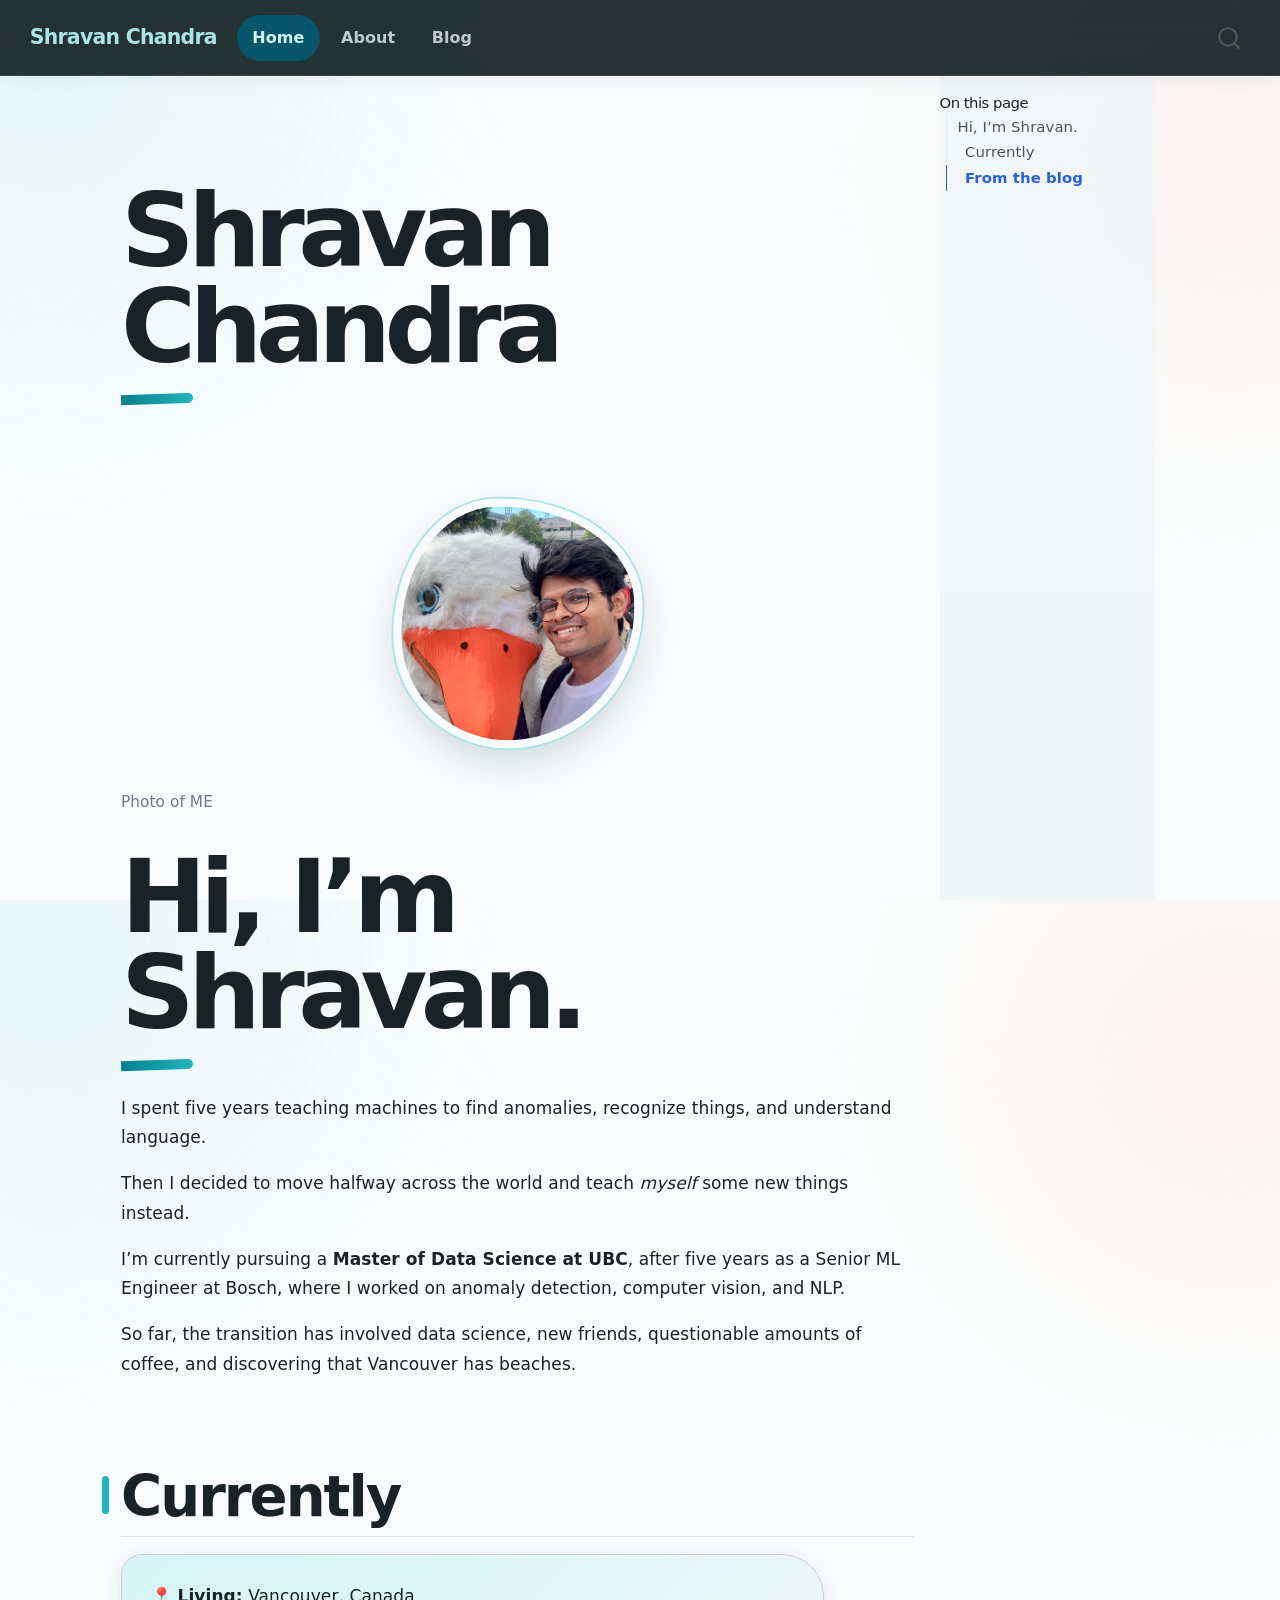
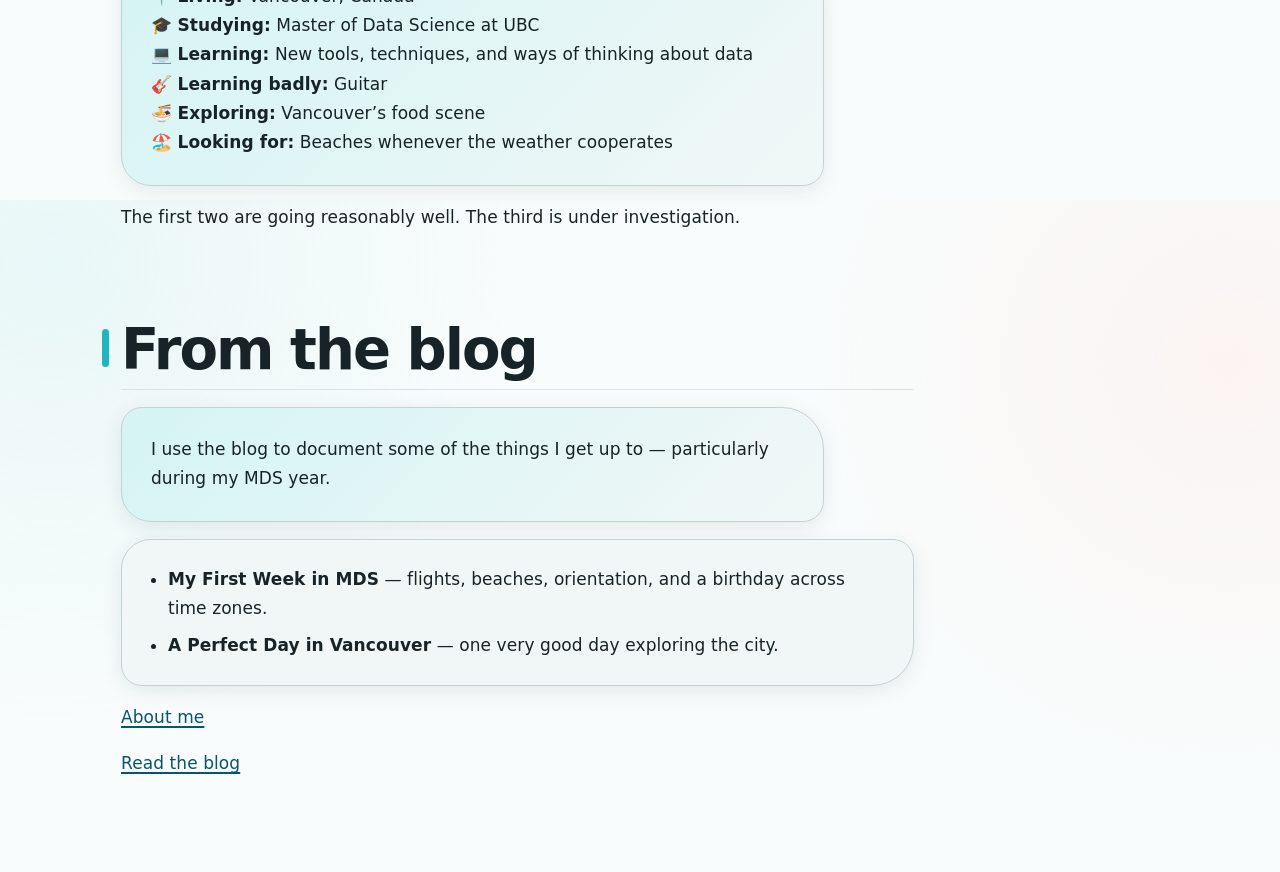
==== commit a4330b82: "feature: add image description and readme" ====
--- a/docs/index.html
+++ b/docs/index.html
@@ -155,7 +155,8 @@
 
 <div class="quarto-figure quarto-figure-center">
 <figure class="figure">
-<p><img src="images/profile.jpeg" class="img-fluid quarto-figure quarto-figure-center figure-img" width="250"></p>
+<p><img src="images/profile.jpeg" class="img-fluid figure-img" width="250"></p>
+<figcaption>Photo of ME</figcaption>
 </figure>
 </div>
 <section id="hi-im-shravan." class="level1">
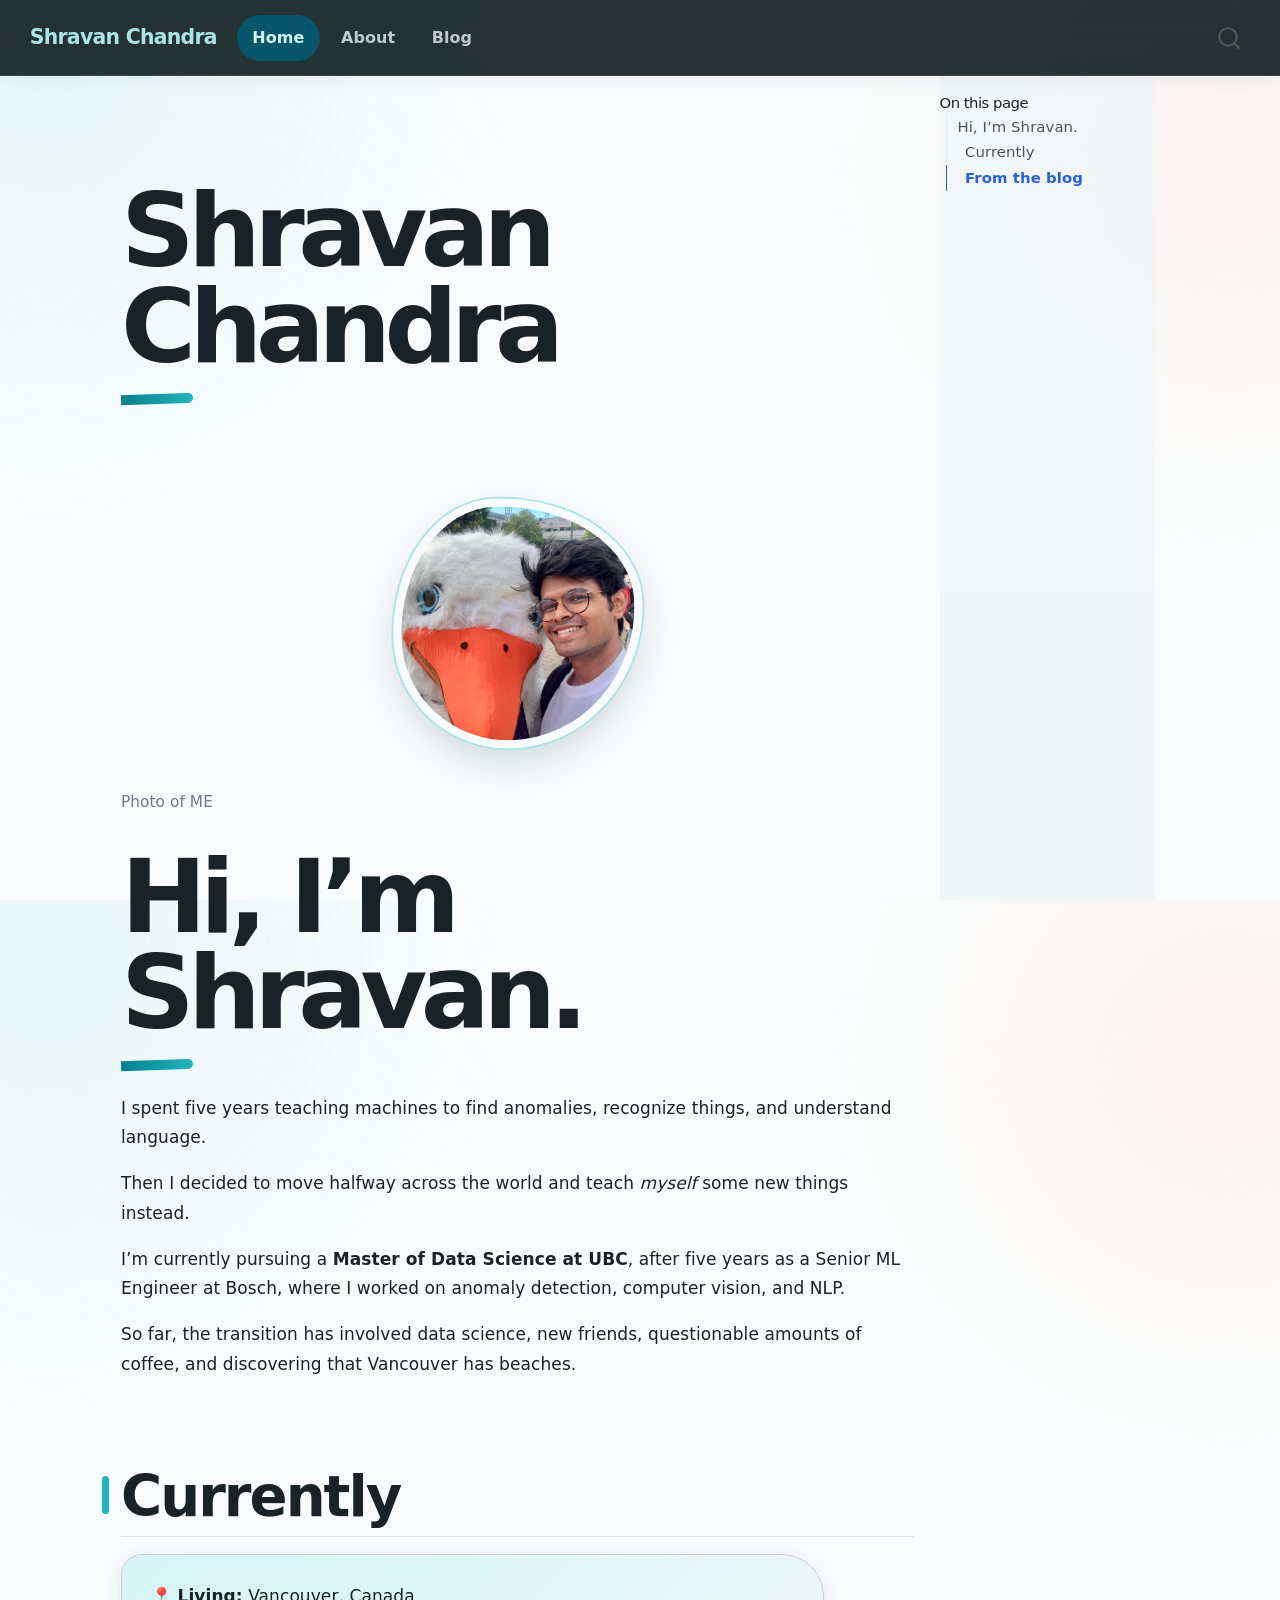
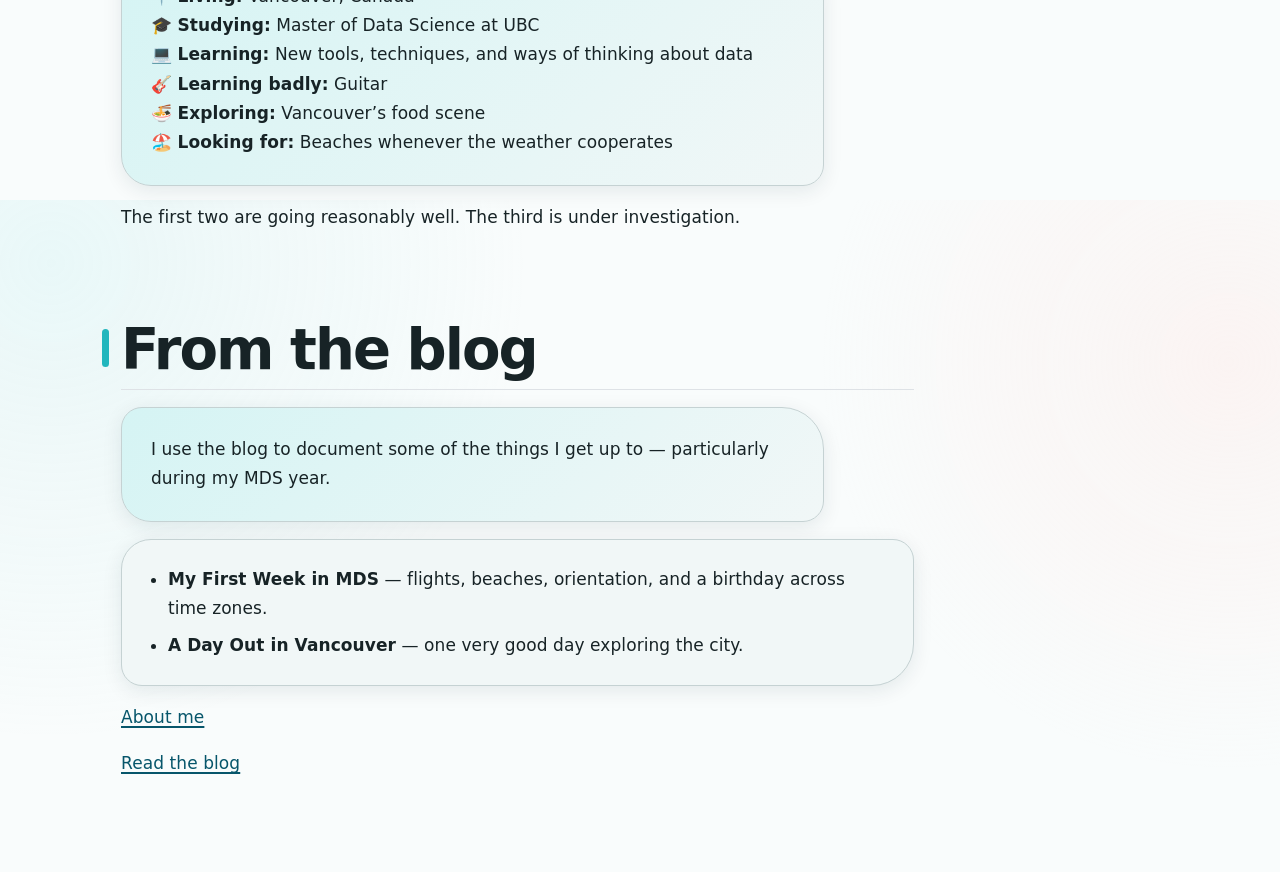
==== commit 4492b1e5: "fix: rename blog" ====
--- a/docs/index.html
+++ b/docs/index.html
@@ -180,7 +180,7 @@
 <p>I use the blog to document some of the things I get up to — particularly during my MDS year.</p>
 <ul>
 <li><strong>My First Week in MDS</strong> — flights, beaches, orientation, and a birthday across time zones.</li>
-<li><strong>A Perfect Day in Vancouver</strong> — one very good day exploring the city.</li>
+<li><strong>A Day Out in Vancouver</strong> — one very good day exploring the city.</li>
 </ul>
 <p><a href="./about.html">About me</a></p>
 <p><a href="./blog.html">Read the blog</a></p>
